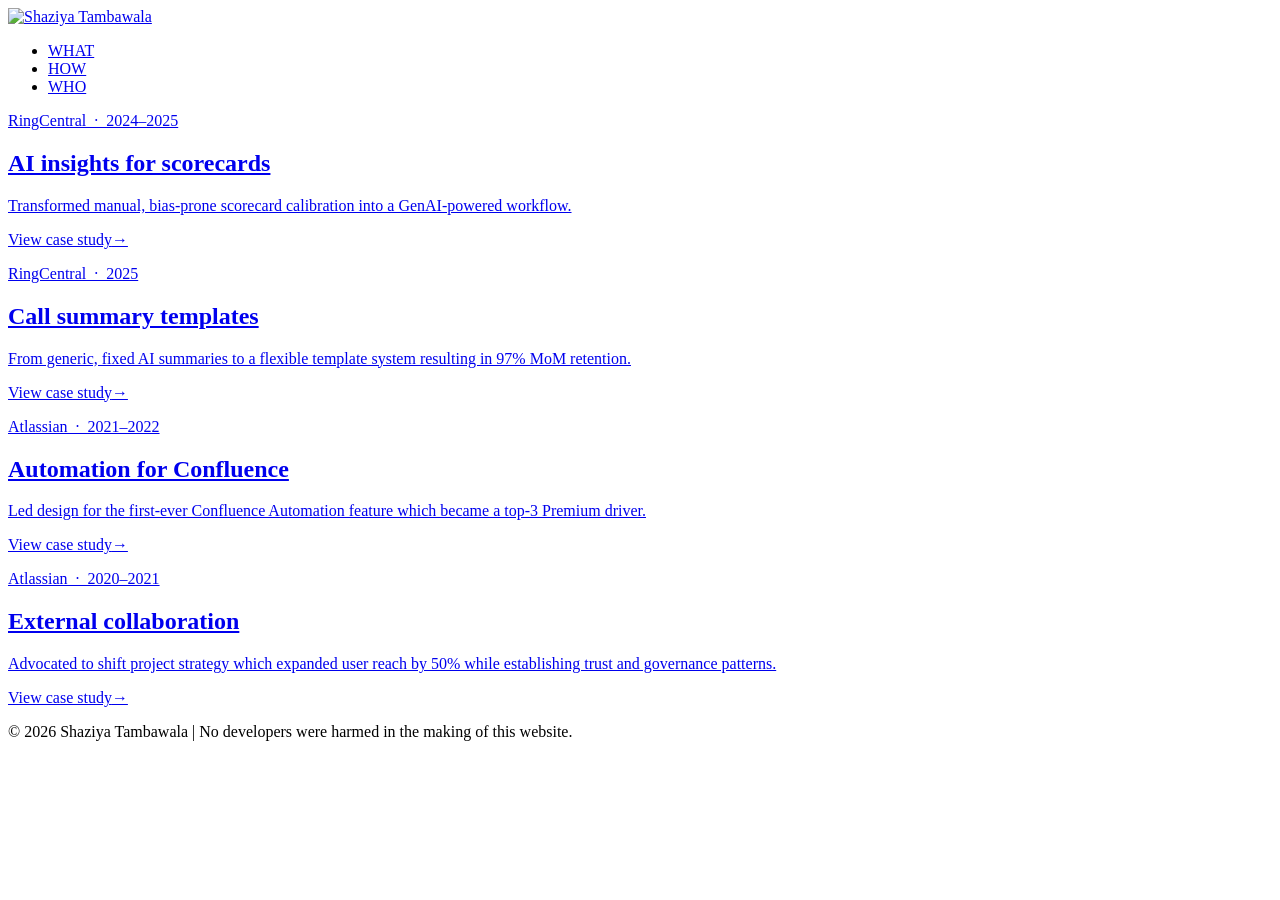
==== how.html @ 0233b6c7 "How: H1-style meta, new blurbs, 2:1 thumbs, accent pill CTA with expand arrow Made-with: Cursor" ====
<!DOCTYPE html>
<html lang="en">
<head>
  <meta charset="UTF-8" />
  <meta name="viewport" content="width=device-width, initial-scale=1.0" />
  <title>How — Shaziya Tambawala</title>
  <meta name="description" content="Case studies in GenAI design, platform UX, and enterprise collaboration." />
  <link rel="stylesheet" href="/portfolio/css/style.css" />
</head>
<body class="site-portfolio page-how">

  <nav>
    <div class="site-align">
      <a class="nav-logo" href="/portfolio/index.html">
        <img src="/portfolio/assets/logo.png" alt="Shaziya Tambawala" />
      </a>
      <ul class="nav-links">
        <li><a href="/portfolio/index.html">WHAT</a></li>
        <li><a href="/portfolio/how.html" class="active">HOW</a></li>
        <li><a href="/portfolio/who.html">WHO</a></li>
      </ul>
    </div>
  </nav>

  <main>
    <div class="container">

      <div class="project-grid">

        <a class="project-card" href="/portfolio/projects/ai-scorecards.html">
          <div class="project-card-thumb" aria-hidden="true"></div>
          <div class="project-card-main">
            <p class="project-meta">RingCentral &nbsp;·&nbsp; 2024–2025</p>
            <h2 class="project-title">AI insights for scorecards</h2>
            <p class="project-desc">Transformed manual, bias-prone scorecard calibration into a GenAI-powered workflow.</p>
            <span class="project-case-study"><span class="project-case-study-text">View case study</span><span class="project-case-study-arrow" aria-hidden="true">→</span></span>
          </div>
        </a>

        <a class="project-card" href="/portfolio/projects/call-summary-templates.html">
          <div class="project-card-thumb" aria-hidden="true"></div>
          <div class="project-card-main">
            <p class="project-meta">RingCentral &nbsp;·&nbsp; 2025</p>
            <h2 class="project-title">Call summary templates</h2>
            <p class="project-desc">From generic, fixed AI summaries to a flexible template system resulting in 97% MoM retention.</p>
            <span class="project-case-study"><span class="project-case-study-text">View case study</span><span class="project-case-study-arrow" aria-hidden="true">→</span></span>
          </div>
        </a>

        <a class="project-card" href="/portfolio/projects/automation-for-confluence.html">
          <div class="project-card-thumb" aria-hidden="true"></div>
          <div class="project-card-main">
            <p class="project-meta">Atlassian &nbsp;·&nbsp; 2021–2022</p>
            <h2 class="project-title">Automation for Confluence</h2>
            <p class="project-desc">Led design for the first-ever Confluence Automation feature which became a top-3 Premium driver.</p>
            <span class="project-case-study"><span class="project-case-study-text">View case study</span><span class="project-case-study-arrow" aria-hidden="true">→</span></span>
          </div>
        </a>

        <a class="project-card" href="/portfolio/projects/external-collaboration.html">
          <div class="project-card-thumb" aria-hidden="true"></div>
          <div class="project-card-main">
            <p class="project-meta">Atlassian &nbsp;·&nbsp; 2020–2021</p>
            <h2 class="project-title">External collaboration</h2>
            <p class="project-desc">Advocated to shift project strategy which expanded user reach by 50% while establishing trust and governance patterns.</p>
            <span class="project-case-study"><span class="project-case-study-text">View case study</span><span class="project-case-study-arrow" aria-hidden="true">→</span></span>
          </div>
        </a>

      </div>

    </div>
  </main>

  <footer>
    <div class="container">
      <p class="footer-copy">© 2026 Shaziya Tambawala | No developers were harmed in the making of this website.</p>
    </div>
  </footer>

</body>
</html>
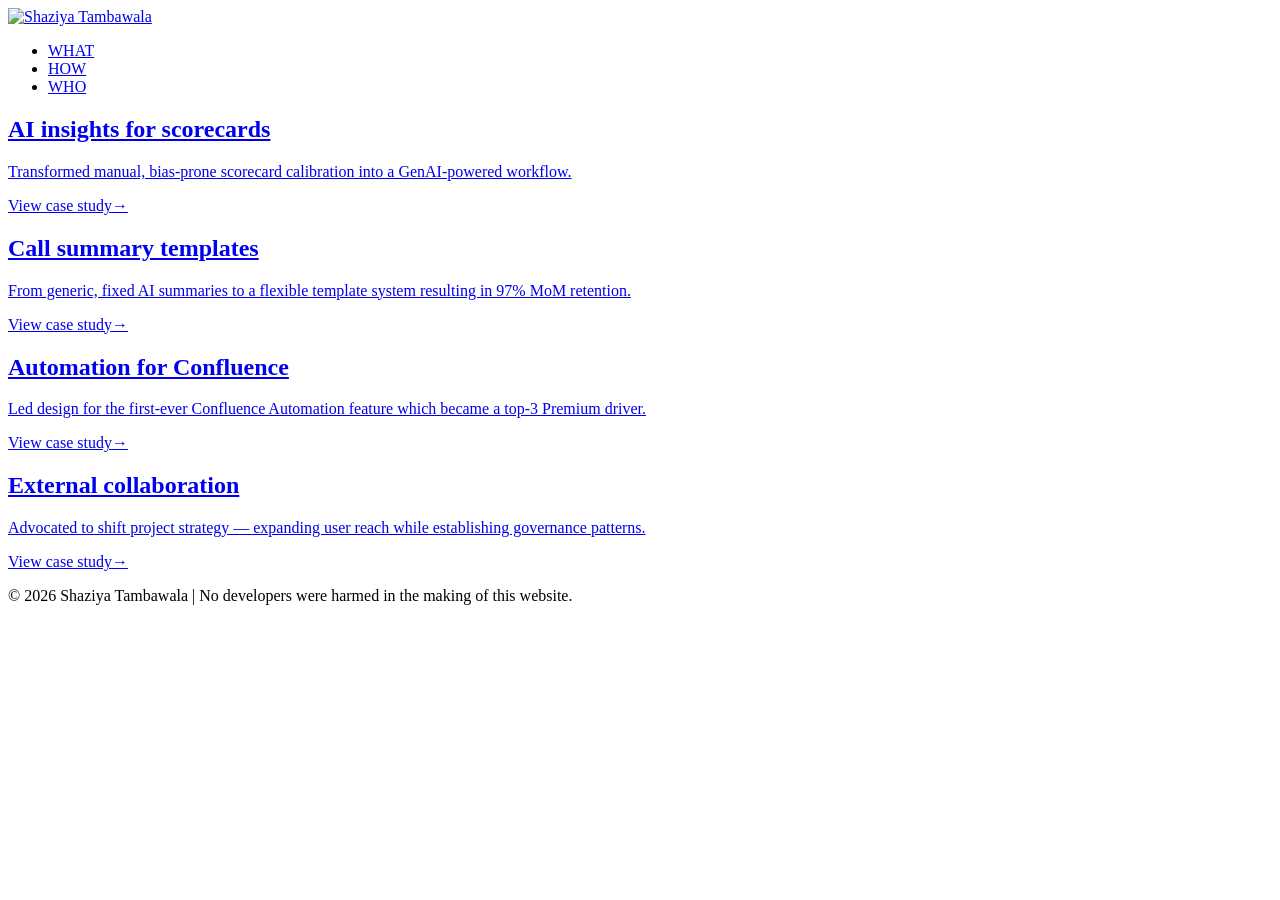
==== commit ff6bf6c0: "How: drop meta line, center row to thumb, 3:1 placeholder, external blurb Made-with: Cursor" ====
--- a/how.html
+++ b/how.html
@@ -30,7 +30,6 @@
         <a class="project-card" href="/portfolio/projects/ai-scorecards.html">
           <div class="project-card-thumb" aria-hidden="true"></div>
           <div class="project-card-main">
-            <p class="project-meta">RingCentral &nbsp;·&nbsp; 2024–2025</p>
             <h2 class="project-title">AI insights for scorecards</h2>
             <p class="project-desc">Transformed manual, bias-prone scorecard calibration into a GenAI-powered workflow.</p>
             <span class="project-case-study"><span class="project-case-study-text">View case study</span><span class="project-case-study-arrow" aria-hidden="true">→</span></span>
@@ -40,7 +39,6 @@
         <a class="project-card" href="/portfolio/projects/call-summary-templates.html">
           <div class="project-card-thumb" aria-hidden="true"></div>
           <div class="project-card-main">
-            <p class="project-meta">RingCentral &nbsp;·&nbsp; 2025</p>
             <h2 class="project-title">Call summary templates</h2>
             <p class="project-desc">From generic, fixed AI summaries to a flexible template system resulting in 97% MoM retention.</p>
             <span class="project-case-study"><span class="project-case-study-text">View case study</span><span class="project-case-study-arrow" aria-hidden="true">→</span></span>
@@ -50,7 +48,6 @@
         <a class="project-card" href="/portfolio/projects/automation-for-confluence.html">
           <div class="project-card-thumb" aria-hidden="true"></div>
           <div class="project-card-main">
-            <p class="project-meta">Atlassian &nbsp;·&nbsp; 2021–2022</p>
             <h2 class="project-title">Automation for Confluence</h2>
             <p class="project-desc">Led design for the first-ever Confluence Automation feature which became a top-3 Premium driver.</p>
             <span class="project-case-study"><span class="project-case-study-text">View case study</span><span class="project-case-study-arrow" aria-hidden="true">→</span></span>
@@ -60,9 +57,8 @@
         <a class="project-card" href="/portfolio/projects/external-collaboration.html">
           <div class="project-card-thumb" aria-hidden="true"></div>
           <div class="project-card-main">
-            <p class="project-meta">Atlassian &nbsp;·&nbsp; 2020–2021</p>
             <h2 class="project-title">External collaboration</h2>
-            <p class="project-desc">Advocated to shift project strategy which expanded user reach by 50% while establishing trust and governance patterns.</p>
+            <p class="project-desc">Advocated to shift project strategy — expanding user reach while establishing governance patterns.</p>
             <span class="project-case-study"><span class="project-case-study-text">View case study</span><span class="project-case-study-arrow" aria-hidden="true">→</span></span>
           </div>
         </a>
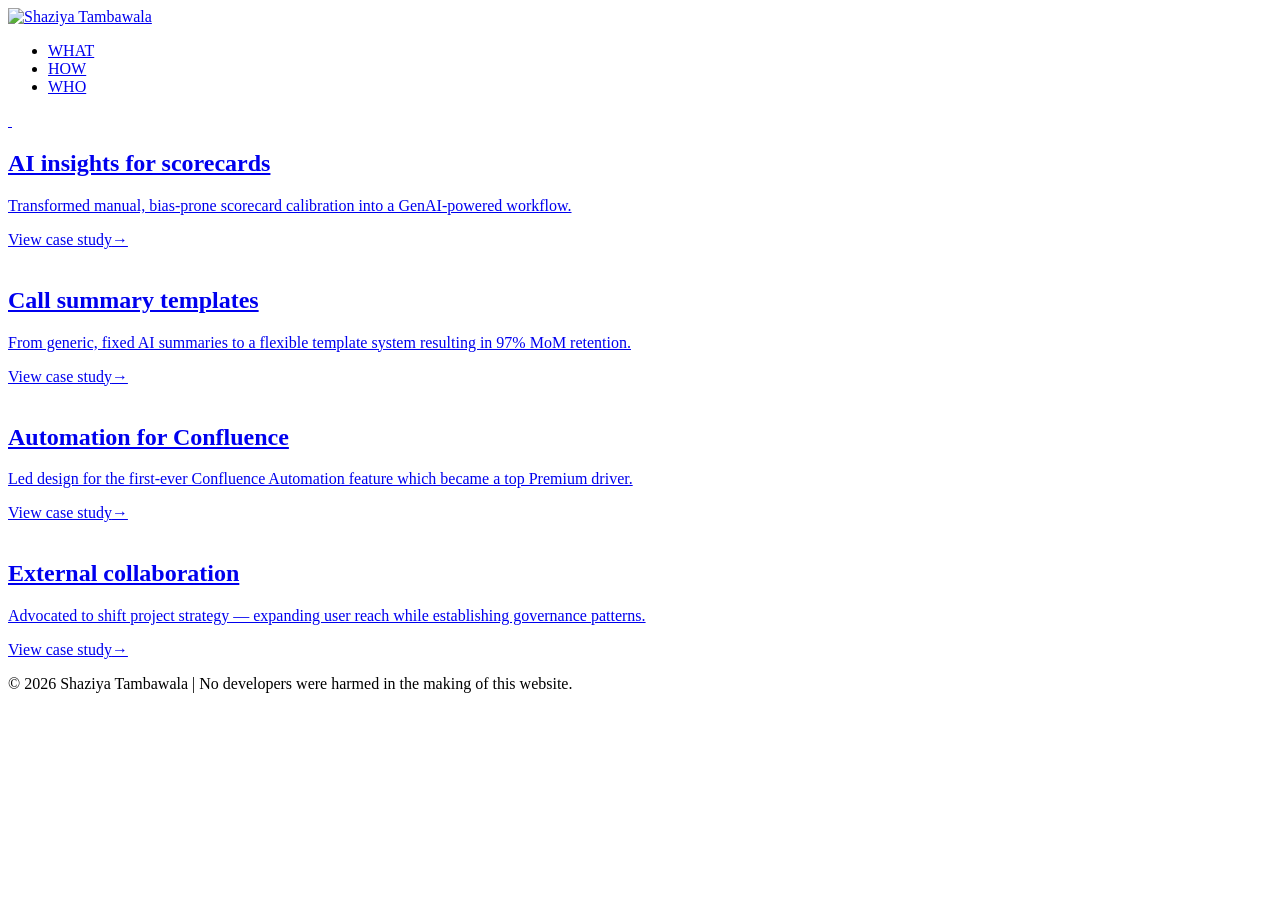
==== commit 94022835: "How: project thumbs + AI hover swap; top-3 → top; add case study images Made-with: Cursor" ====
--- a/how.html
+++ b/how.html
@@ -28,7 +28,10 @@
       <div class="project-grid">
 
         <a class="project-card" href="/portfolio/projects/ai-scorecards.html">
-          <div class="project-card-thumb" aria-hidden="true"></div>
+          <div class="project-card-thumb project-card-thumb--dual" aria-hidden="true">
+            <img class="project-thumb-base" src="/portfolio/assets/AIscorecardinsights.png" alt="" />
+            <img class="project-thumb-hover" src="/portfolio/assets/AIscorecardinsights-hover.png" alt="" />
+          </div>
           <div class="project-card-main">
             <h2 class="project-title">AI insights for scorecards</h2>
             <p class="project-desc">Transformed manual, bias-prone scorecard calibration into a GenAI-powered workflow.</p>
@@ -37,7 +40,9 @@
         </a>
 
         <a class="project-card" href="/portfolio/projects/call-summary-templates.html">
-          <div class="project-card-thumb" aria-hidden="true"></div>
+          <div class="project-card-thumb" aria-hidden="true">
+            <img src="/portfolio/assets/Callsummarytemplates.png" alt="" />
+          </div>
           <div class="project-card-main">
             <h2 class="project-title">Call summary templates</h2>
             <p class="project-desc">From generic, fixed AI summaries to a flexible template system resulting in 97% MoM retention.</p>
@@ -46,16 +51,20 @@
         </a>
 
         <a class="project-card" href="/portfolio/projects/automation-for-confluence.html">
-          <div class="project-card-thumb" aria-hidden="true"></div>
+          <div class="project-card-thumb" aria-hidden="true">
+            <img src="/portfolio/assets/Automationforconfluence.png" alt="" />
+          </div>
           <div class="project-card-main">
             <h2 class="project-title">Automation for Confluence</h2>
-            <p class="project-desc">Led design for the first-ever Confluence Automation feature which became a top-3 Premium driver.</p>
+            <p class="project-desc">Led design for the first-ever Confluence Automation feature which became a top Premium driver.</p>
             <span class="project-case-study"><span class="project-case-study-text">View case study</span><span class="project-case-study-arrow" aria-hidden="true">→</span></span>
           </div>
         </a>
 
         <a class="project-card" href="/portfolio/projects/external-collaboration.html">
-          <div class="project-card-thumb" aria-hidden="true"></div>
+          <div class="project-card-thumb" aria-hidden="true">
+            <img src="/portfolio/assets/Externalcollaboration.png" alt="" />
+          </div>
           <div class="project-card-main">
             <h2 class="project-title">External collaboration</h2>
             <p class="project-desc">Advocated to shift project strategy — expanding user reach while establishing governance patterns.</p>
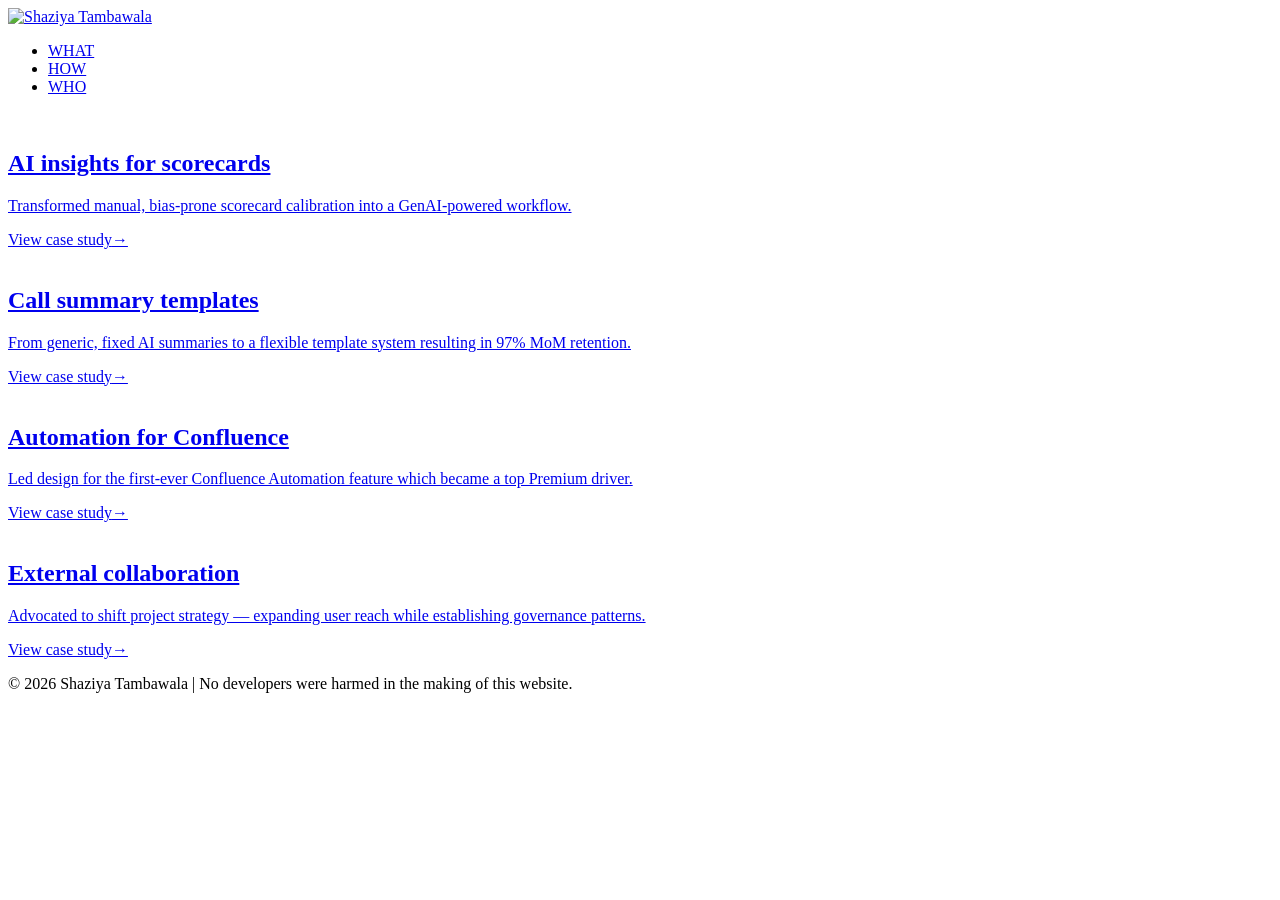
==== commit f25dddca: "How page: single thumb for AI card, -2deg hover rotation Made-with: Cursor" ====
--- a/how.html
+++ b/how.html
@@ -28,9 +28,8 @@
       <div class="project-grid">
 
         <a class="project-card" href="/portfolio/projects/ai-scorecards.html">
-          <div class="project-card-thumb project-card-thumb--dual" aria-hidden="true">
-            <img class="project-thumb-base" src="/portfolio/assets/AIscorecardinsights.png" alt="" />
-            <img class="project-thumb-hover" src="/portfolio/assets/AIscorecardinsights-hover.png" alt="" />
+          <div class="project-card-thumb" aria-hidden="true">
+            <img src="/portfolio/assets/AIscorecardinsights.png" alt="" />
           </div>
           <div class="project-card-main">
             <h2 class="project-title">AI insights for scorecards</h2>
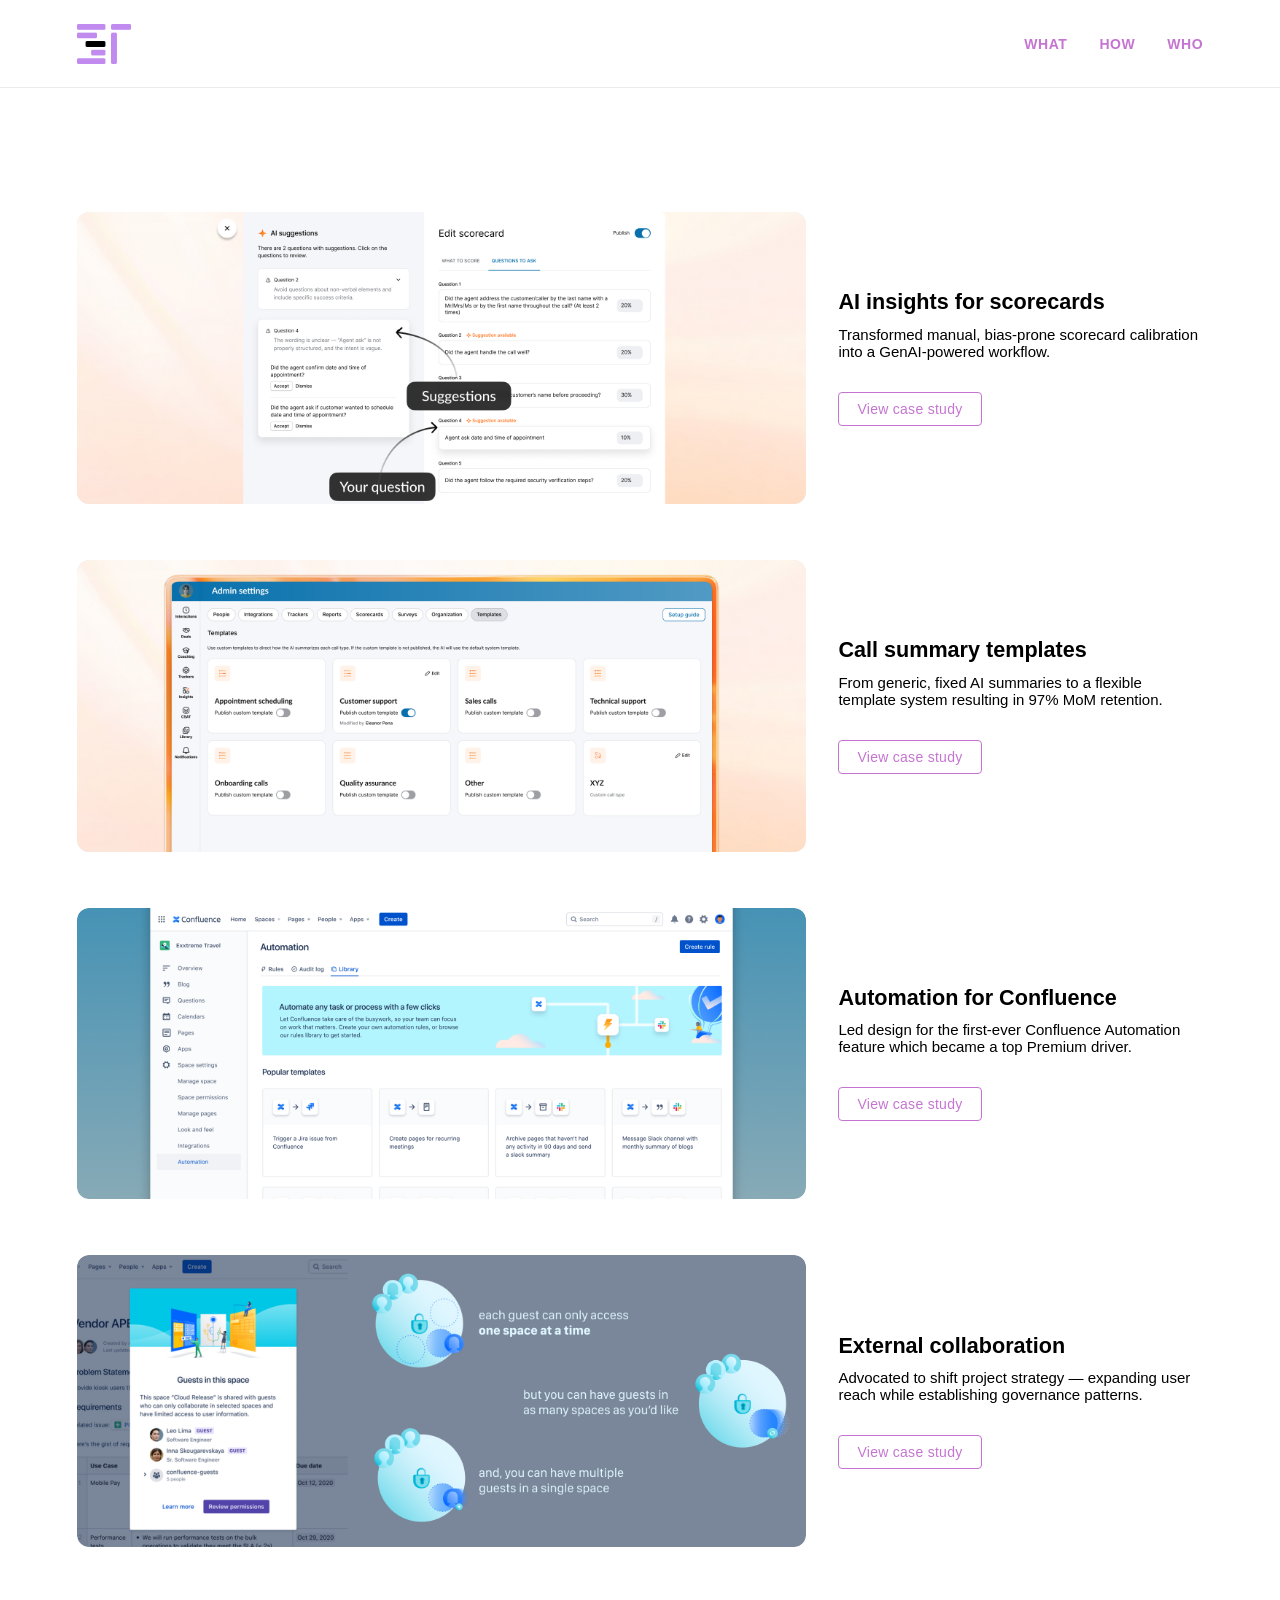
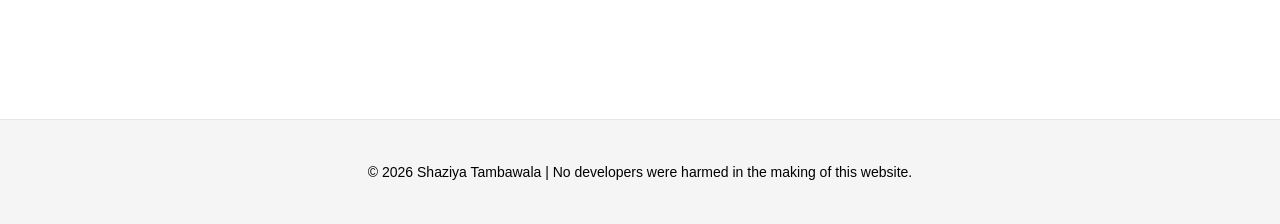
==== commit 2b833e17: "Remove /portfolio prefix from site paths. Switch stylesheet, favicon, navigation, project links, and" ====
--- a/how.html
+++ b/how.html
@@ -3,21 +3,22 @@
 <head>
   <meta charset="UTF-8" />
   <meta name="viewport" content="width=device-width, initial-scale=1.0" />
-  <title>How — Shaziya Tambawala</title>
+  <title>UX Case Studies — Shaziya Tambawala</title>
   <meta name="description" content="Case studies in GenAI design, platform UX, and enterprise collaboration." />
-  <link rel="stylesheet" href="/portfolio/css/style.css" />
+  <link rel="stylesheet" href="/css/style.css" />
+  <link rel="icon" href="/assets/logo.png" type="image/png" />
 </head>
 <body class="site-portfolio page-how">
 
   <nav>
     <div class="site-align">
-      <a class="nav-logo" href="/portfolio/index.html">
-        <img src="/portfolio/assets/logo.png" alt="Shaziya Tambawala" />
+      <a class="nav-logo" href="/index.html">
+        <img src="/assets/logo.png" alt="Shaziya Tambawala" />
       </a>
       <ul class="nav-links">
-        <li><a href="/portfolio/index.html">WHAT</a></li>
-        <li><a href="/portfolio/how.html" class="active">HOW</a></li>
-        <li><a href="/portfolio/who.html">WHO</a></li>
+        <li><a href="/index.html">WHAT</a></li>
+        <li><a href="/how.html" class="active">HOW</a></li>
+        <li><a href="/who.html">WHO</a></li>
       </ul>
     </div>
   </nav>
@@ -27,9 +28,9 @@
 
       <div class="project-grid">
 
-        <a class="project-card" href="/portfolio/projects/ai-scorecards.html">
+        <a class="project-card" href="/projects/ai-scorecards.html">
           <div class="project-card-thumb" aria-hidden="true">
-            <img src="/portfolio/assets/AIscorecardinsights.png" alt="" />
+            <img src="/assets/AIscorecardinsights.png" alt="" />
           </div>
           <div class="project-card-main">
             <h2 class="project-title">AI insights for scorecards</h2>
@@ -38,9 +39,9 @@
           </div>
         </a>
 
-        <a class="project-card" href="/portfolio/projects/call-summary-templates.html">
+        <a class="project-card" href="/projects/call-summary-templates.html">
           <div class="project-card-thumb" aria-hidden="true">
-            <img src="/portfolio/assets/Callsummarytemplates.png" alt="" />
+            <img src="/assets/Callsummarytemplates.png" alt="" />
           </div>
           <div class="project-card-main">
             <h2 class="project-title">Call summary templates</h2>
@@ -49,9 +50,9 @@
           </div>
         </a>
 
-        <a class="project-card" href="/portfolio/projects/automation-for-confluence.html">
+        <a class="project-card" href="/projects/automation-for-confluence.html">
           <div class="project-card-thumb" aria-hidden="true">
-            <img src="/portfolio/assets/Automationforconfluence.png" alt="" />
+            <img src="/assets/Automationforconfluence.png" alt="" />
           </div>
           <div class="project-card-main">
             <h2 class="project-title">Automation for Confluence</h2>
@@ -60,9 +61,9 @@
           </div>
         </a>
 
-        <a class="project-card" href="/portfolio/projects/external-collaboration.html">
+        <a class="project-card" href="/projects/external-collaboration.html">
           <div class="project-card-thumb" aria-hidden="true">
-            <img src="/portfolio/assets/Externalcollaboration.png" alt="" />
+            <img src="/assets/Externalcollaboration.png" alt="" />
           </div>
           <div class="project-card-main">
             <h2 class="project-title">External collaboration</h2>
--- a/css/style.css
+++ b/css/style.css
@@ -0,0 +1,1264 @@
+@import url('https://fonts.googleapis.com/css2?family=Instrument+Serif:ital@0;1&family=Geist:wght@300;400;500&display=swap');
+
+/* ─── Reset ─── */
+*, *::before, *::after { box-sizing: border-box; margin: 0; padding: 0; }
+html { scroll-behavior: smooth; }
+
+/* ─── Tokens ─── */
+:root {
+  --font-serif: 'Instrument Serif', Georgia, serif;
+  --font-sans: 'Geist', system-ui, sans-serif;
+  --color-ink: #1a1916;
+  --color-ink-2: #4a4945;
+  --color-ink-3: #8a8880;
+  --color-paper: #faf9f7;
+  --color-surface: #f1efe8;
+  --color-border: rgba(26,25,22,0.12);
+  --color-border-strong: rgba(26,25,22,0.25);
+  --color-accent: #1a1916;
+  --max-w: 760px;
+  --nav-h: 64px;
+}
+
+/* ─── Base ─── */
+body {
+  font-family: var(--font-sans);
+  font-size: 17px;
+  line-height: 1.75;
+  color: var(--color-ink);
+  background: var(--color-paper);
+  -webkit-font-smoothing: antialiased;
+  font-weight: 300;
+}
+
+a { color: inherit; text-decoration: none; }
+img { display: block; max-width: 100%; }
+
+/* ─── Nav ─── */
+nav {
+  position: fixed;
+  top: 0; left: 0; right: 0;
+  height: var(--nav-h);
+  display: flex;
+  align-items: center;
+  justify-content: space-between;
+  padding: 0 2rem;
+  background: var(--color-paper);
+  border-bottom: 0.5px solid var(--color-border);
+  z-index: 100;
+}
+
+.nav-logo img { height: 28px; width: auto; }
+
+.nav-links {
+  display: flex;
+  gap: 2rem;
+  list-style: none;
+}
+
+.nav-links a {
+  font-size: 13px;
+  font-weight: 400;
+  letter-spacing: 0.02em;
+  text-transform: none;
+  color: var(--color-ink-3);
+  transition: color 0.2s;
+}
+
+.nav-links a:hover,
+.nav-links a.active { color: var(--color-ink); }
+
+/* ─── Layout ─── */
+main { padding-top: var(--nav-h); }
+
+.container {
+  max-width: var(--max-w);
+  margin: 0 auto;
+  padding: 0 2rem;
+}
+
+/* ─── Page header ─── */
+.page-header {
+  padding: 5rem 0 3rem;
+  border-bottom: 0.5px solid var(--color-border);
+  margin-bottom: 4rem;
+}
+
+.page-header .eyebrow {
+  font-size: 12px;
+  font-weight: 400;
+  letter-spacing: 0.04em;
+  text-transform: none;
+  color: var(--color-ink-3);
+  margin-bottom: 1rem;
+}
+
+.page-header h1 {
+  font-family: var(--font-serif);
+  font-size: clamp(3rem, 6vw, 4.5rem);
+  font-weight: 400;
+  line-height: 1.05;
+  color: var(--color-ink);
+}
+
+/* ─── Section headings ─── */
+h2 {
+  font-family: var(--font-serif);
+  font-size: 1.75rem;
+  font-weight: 400;
+  color: var(--color-ink);
+  margin-bottom: 1rem;
+  line-height: 1.2;
+}
+
+h3 {
+  font-size: 15px;
+  font-weight: 400;
+  color: var(--color-ink);
+  margin-bottom: 0.4rem;
+  letter-spacing: 0.01em;
+}
+
+p { color: var(--color-ink-2); margin-bottom: 1rem; font-weight: 300; }
+p:last-child { margin-bottom: 0; }
+
+/* ─── Divider ─── */
+hr {
+  border: none;
+  border-top: 0.5px solid var(--color-border);
+  margin: 3rem 0;
+}
+
+/* ─── Buttons ─── */
+.btn {
+  display: inline-flex;
+  align-items: center;
+  gap: 6px;
+  font-family: var(--font-sans);
+  font-size: 13px;
+  font-weight: 400;
+  letter-spacing: 0.01em;
+  text-transform: none;
+  padding: 10px 20px;
+  border: 0.5px solid var(--color-border-strong);
+  border-radius: 40px;
+  color: var(--color-ink);
+  background: transparent;
+  cursor: pointer;
+  transition: all 0.2s;
+  text-decoration: none;
+}
+
+.btn:hover {
+  background: var(--color-ink);
+  color: var(--color-paper);
+  border-color: var(--color-ink);
+}
+
+.btn-primary {
+  background: var(--color-ink);
+  color: var(--color-paper);
+}
+
+.btn-primary:hover {
+  background: var(--color-ink-2);
+}
+
+/* ─── Tags ─── */
+.tag-row {
+  display: flex;
+  flex-wrap: wrap;
+  gap: 6px;
+  margin-top: 1.5rem;
+}
+
+.tag {
+  font-size: 12px;
+  font-weight: 300;
+  letter-spacing: 0.01em;
+  text-transform: none;
+  padding: 4px 12px;
+  border: 0.5px solid var(--color-border-strong);
+  border-radius: 20px;
+  color: var(--color-ink-3);
+}
+
+/* ─── Stat cards ─── */
+.stat-grid {
+  display: grid;
+  grid-template-columns: repeat(auto-fit, minmax(150px, 1fr));
+  gap: 12px;
+  margin: 2rem 0;
+}
+
+.stat-card {
+  background: var(--color-surface);
+  border-radius: 12px;
+  padding: 1.25rem;
+}
+
+.stat-num {
+  font-family: var(--font-serif);
+  font-size: 2.2rem;
+  font-weight: 400;
+  color: var(--color-ink);
+  line-height: 1;
+  margin-bottom: 6px;
+}
+
+.stat-label {
+  font-size: 12px;
+  color: var(--color-ink-3);
+  line-height: 1.4;
+}
+
+/* ─── Numbered steps ─── */
+.steps { list-style: none; display: flex; flex-direction: column; gap: 1rem; }
+
+.step {
+  display: flex;
+  gap: 1rem;
+  align-items: flex-start;
+}
+
+.step-num {
+  flex-shrink: 0;
+  width: 26px;
+  height: 26px;
+  border-radius: 50%;
+  border: 0.5px solid var(--color-border-strong);
+  display: flex;
+  align-items: center;
+  justify-content: center;
+  font-size: 11px;
+  font-weight: 500;
+  color: var(--color-ink-3);
+  margin-top: 2px;
+}
+
+.step-body h3 { margin-bottom: 2px; }
+.step-body p { font-size: 14px; margin: 0; }
+
+/* ─── Lead / pull quote ─── */
+.lead {
+  font-size: 1.05rem;
+  line-height: 1.7;
+  color: var(--color-ink-2);
+  padding-left: 1.25rem;
+  border-left: 2px solid var(--color-border-strong);
+  margin-bottom: 2.5rem;
+}
+
+/* ─── Section spacing ─── */
+.section { margin-bottom: 3rem; }
+
+/* ─── HOW index — project cards ─── */
+.project-grid {
+  display: flex;
+  flex-direction: column;
+  gap: 0;
+}
+
+.project-card {
+  display: grid;
+  grid-template-columns: 1fr 200px;
+  gap: 2rem;
+  align-items: center;
+  padding: 2.5rem 0;
+  border-bottom: 0.5px solid var(--color-border);
+  text-decoration: none;
+  color: inherit;
+  transition: opacity 0.2s;
+}
+
+.project-card:hover { opacity: 0.7; }
+
+.project-card:first-child { border-top: 0.5px solid var(--color-border); }
+
+.project-meta { font-size: 12px; text-transform: none; letter-spacing: 0.01em; color: var(--color-ink-3); margin-bottom: 0.5rem; font-weight: 300; }
+.project-title { font-family: var(--font-serif); font-size: 1.9rem; font-weight: 400; margin-bottom: 0.75rem; line-height: 1.1; }
+.project-desc { font-size: 15px; color: var(--color-ink-2); line-height: 1.65; font-weight: 300; }
+.project-arrow { font-size: 1.5rem; color: var(--color-ink-3); text-align: right; transition: transform 0.2s; }
+.project-card:hover .project-arrow { transform: translateX(4px); }
+
+/* ─── Case study nav ─── */
+.cs-back {
+  display: inline-flex;
+  align-items: center;
+  gap: 6px;
+  font-size: 13px;
+  font-weight: 400;
+  letter-spacing: 0.01em;
+  text-transform: none;
+  color: var(--color-ink-3);
+  margin-bottom: 3rem;
+  transition: color 0.2s;
+}
+
+.cs-back:hover { color: var(--color-ink); }
+
+.cs-meta-bar {
+  display: flex;
+  gap: 2.5rem;
+  flex-wrap: wrap;
+  padding: 1.5rem 0;
+  border-top: 0.5px solid var(--color-border);
+  border-bottom: 0.5px solid var(--color-border);
+  margin-bottom: 3rem;
+}
+
+.cs-meta-item { display: flex; flex-direction: column; gap: 3px; }
+.cs-meta-label { font-size: 11px; text-transform: none; letter-spacing: 0.02em; color: var(--color-ink-3); font-weight: 400; }
+.cs-meta-value { font-size: 14px; color: var(--color-ink); font-weight: 300; }
+
+/* ─── WHO page ─── */
+.who-intro {
+  padding: 5rem 0 4rem;
+}
+
+.who-intro h1 {
+  font-family: var(--font-serif);
+  font-size: clamp(2.5rem, 5vw, 4rem);
+  font-weight: 400;
+  line-height: 1.1;
+  margin-bottom: 1.5rem;
+}
+
+.who-intro .subtitle {
+  font-size: 13px;
+  text-transform: none;
+  letter-spacing: 0.01em;
+  color: var(--color-ink-3);
+  margin-bottom: 2rem;
+  font-weight: 300;
+}
+
+.who-links {
+  display: flex;
+  gap: 12px;
+  flex-wrap: wrap;
+  margin-top: 2rem;
+}
+
+.superpowers {
+  display: grid;
+  grid-template-columns: repeat(auto-fit, minmax(200px, 1fr));
+  gap: 2rem;
+  margin: 3rem 0;
+}
+
+.superpower h3 { font-family: var(--font-serif); font-size: 1.1rem; font-weight: 400; font-style: italic; margin-bottom: 0.5rem; }
+.superpower p { font-size: 14px; }
+
+.experience-list { display: flex; flex-direction: column; gap: 1.5rem; margin: 2rem 0; }
+.exp-item { display: flex; gap: 1.5rem; align-items: flex-start; padding-bottom: 1.5rem; border-bottom: 0.5px solid var(--color-border); }
+.exp-item:last-child { border-bottom: none; }
+.exp-logo { width: 40px; height: 40px; object-fit: contain; flex-shrink: 0; margin-top: 2px; }
+.exp-body h3 { margin-bottom: 2px; }
+.exp-body p { font-size: 14px; margin: 0; }
+
+/* ─── Footer ─── */
+footer {
+  padding: 3rem 0;
+  border-top: 0.5px solid var(--color-border);
+  margin-top: 6rem;
+}
+
+footer .container {
+  display: flex;
+  justify-content: space-between;
+  align-items: center;
+  flex-wrap: wrap;
+  gap: 1rem;
+}
+
+.footer-copy { font-size: 12px; color: var(--color-ink-3); font-style: italic; }
+
+/* ─── Responsive ─── */
+@media (max-width: 600px) {
+  nav { padding: 0 1.25rem; }
+  .container { padding: 0 1.25rem; }
+
+  .project-card {
+    grid-template-columns: 1fr;
+    gap: 0.75rem;
+  }
+  .project-arrow { text-align: left; }
+
+  body.page-how .project-card {
+    grid-template-columns: 1fr;
+  }
+
+  .cs-meta-bar { gap: 1.25rem; }
+
+  footer .container { flex-direction: column; align-items: flex-start; }
+}
+
+/* ═══ Site portfolio (all pages) — Avenir, white, taller nav, aligned shell ═══ */
+body.site-portfolio {
+  --font-avenir: "Avenir Next", "Avenir", -apple-system, BlinkMacSystemFont, "Segoe UI", Roboto, "Helvetica Neue", Arial, sans-serif;
+  --site-accent: hsl(292, 50%, 64%);
+  --site-max: 1280px;
+  --site-pad-x: clamp(1.25rem, 6vw, 5.5rem);
+  --site-edge-spacing: clamp(3rem, 8vw, 6rem);
+  --nav-h: 88px;
+  --font-weight-regular: 400;
+  --font-weight-demi: 600;
+  font-family: var(--font-avenir);
+  background: #ffffff;
+  color: #000000;
+  font-weight: var(--font-weight-regular);
+  line-height: normal;
+}
+
+body.site-portfolio nav {
+  background: #ffffff;
+  border-bottom: 0.5px solid rgba(0, 0, 0, 0.08);
+  padding: 0;
+  height: var(--nav-h);
+  display: block;
+}
+
+/* Width + horizontal padding only (main, footer text, etc.) */
+body.site-portfolio .site-shell {
+  max-width: var(--site-max);
+  margin-left: auto;
+  margin-right: auto;
+  padding-left: var(--site-pad-x);
+  padding-right: var(--site-pad-x);
+}
+
+/* Nav row: logo left, links right */
+body.site-portfolio nav .site-align {
+  max-width: var(--site-max);
+  margin-left: auto;
+  margin-right: auto;
+  padding-left: var(--site-pad-x);
+  padding-right: var(--site-pad-x);
+  display: flex;
+  align-items: center;
+  justify-content: space-between;
+  width: 100%;
+  height: 100%;
+  min-height: var(--nav-h);
+}
+
+body.site-portfolio .nav-logo {
+  flex-shrink: 0;
+  margin-right: auto;
+}
+
+body.site-portfolio .nav-links {
+  margin-left: auto;
+}
+
+body.site-portfolio .nav-logo img {
+  height: 40px;
+  width: auto;
+}
+
+body.site-portfolio .nav-links a {
+  font-family: var(--font-avenir);
+  font-size: 14px;
+  font-weight: var(--font-weight-demi);
+  letter-spacing: 0.04em;
+  text-transform: uppercase;
+  color: var(--site-accent);
+  text-decoration: none;
+}
+
+body.site-portfolio .nav-links a:hover {
+  text-decoration: underline;
+}
+
+body.site-portfolio .nav-links a.active {
+  color: var(--site-accent);
+}
+
+body.site-portfolio main {
+  padding-top: var(--nav-h);
+  background: #ffffff;
+}
+
+body.site-portfolio .container {
+  max-width: var(--site-max);
+  padding-left: var(--site-pad-x);
+  padding-right: var(--site-pad-x);
+}
+
+body.site-portfolio .page-header {
+  padding: 2.5rem 0 1.75rem;
+  margin-bottom: 2rem;
+}
+
+body.site-portfolio .project-card {
+  padding: 1.75rem 0;
+}
+
+body.site-portfolio hr {
+  margin: 2rem 0;
+}
+
+body.site-portfolio footer {
+  margin-top: var(--site-edge-spacing);
+  padding: 2.75rem 0;
+  border-top: 0.5px solid rgba(0, 0, 0, 0.06);
+  background: rgb(245, 245, 245);
+  display: flex;
+  align-items: center;
+  justify-content: center;
+  box-sizing: border-box;
+}
+
+body.site-portfolio footer .container,
+body.site-portfolio footer .site-shell {
+  display: block;
+  text-align: center;
+  max-width: var(--site-max);
+  margin: 0 auto;
+  padding-left: var(--site-pad-x);
+  padding-right: var(--site-pad-x);
+  width: 100%;
+  box-sizing: border-box;
+}
+
+body.site-portfolio .footer-copy,
+body.site-portfolio .site-footer-copy {
+  font-family: var(--font-avenir);
+  font-size: 14px;
+  font-style: normal;
+  font-weight: var(--font-weight-regular);
+  color: #000000;
+  text-align: center;
+}
+
+body.site-portfolio p {
+  font-weight: var(--font-weight-regular);
+}
+
+/* Who page */
+body.site-portfolio .who-page {
+  display: flex;
+  flex-direction: column;
+  gap: clamp(2.5rem, 5vw, 4rem);
+  padding-bottom: 3rem;
+}
+
+body.site-portfolio .who-block {
+  margin-bottom: 0;
+}
+
+body.site-portfolio .who-block:first-child {
+  padding-top: var(--site-edge-spacing);
+}
+
+body.site-portfolio .who-section-title {
+  font-family: var(--font-avenir);
+  font-size: 1.35rem;
+  font-weight: var(--font-weight-demi);
+  color: var(--color-ink);
+  margin: 0 0 1rem;
+  line-height: normal;
+}
+
+body.site-portfolio .who-prose-text {
+  font-size: 1.05rem;
+  line-height: normal;
+  color: var(--color-ink-2);
+}
+
+body.site-portfolio .who-prose-text p {
+  margin: 0 0 1.25rem;
+}
+
+body.site-portfolio .who-prose-text p:last-child {
+  margin-bottom: 0;
+}
+
+body.site-portfolio .who-quote {
+  font-weight: var(--font-weight-demi);
+  font-style: normal;
+  color: var(--color-ink-2);
+}
+
+body.site-portfolio .who-medium {
+  font-weight: 500;
+}
+
+body.site-portfolio .who-links {
+  display: flex;
+  flex-wrap: wrap;
+  gap: 0.5rem 0.65rem;
+  margin-top: 0.5rem;
+}
+
+/* Match WHAT hero (home-hero-grid): 7fr copy | 5fr visual, vertically centered */
+body.site-portfolio .who-designer-grid {
+  display: grid;
+  grid-template-columns: minmax(0, 7fr) minmax(0, 5fr);
+  gap: clamp(1.25rem, 3vw, 2.5rem);
+  align-items: center;
+  width: 100%;
+}
+
+body.site-portfolio .who-designer-copy {
+  text-align: left;
+}
+
+body.site-portfolio .who-designer-copy .who-links {
+  justify-content: flex-start;
+}
+
+body.site-portfolio .who-fth-grid {
+  display: grid;
+  grid-template-columns: 1fr 4fr;
+  gap: clamp(1.25rem, 3vw, 2.5rem);
+  align-items: start;
+}
+
+body.site-portfolio .who-designer-visual {
+  width: 100%;
+  max-width: 702px;
+  margin-left: auto;
+  margin-right: auto;
+  display: flex;
+  align-items: center;
+  justify-content: center;
+  min-height: 0;
+}
+
+body.site-portfolio .who-designer-visual img {
+  width: 100%;
+  height: auto;
+  display: block;
+  transform: scale(0.75);
+  transform-origin: center center;
+}
+
+body.site-portfolio .who-fth-visual img,
+body.site-portfolio .who-speaker-visual img {
+  width: 100%;
+  height: auto;
+  display: block;
+}
+
+body.site-portfolio .who-speaker-visual {
+  margin-bottom: clamp(1rem, 2.5vw, 1.35rem);
+}
+
+body.site-portfolio .who-talk-heading {
+  margin: 0 0 0.75rem;
+  font-size: 1.1rem;
+  line-height: normal;
+  font-weight: var(--font-weight-regular);
+}
+
+body.site-portfolio a.who-talk-title {
+  font-family: var(--font-avenir);
+  font-weight: var(--font-weight-demi);
+  font-size: 1.1rem;
+  color: hsl(292, 50%, 64%);
+  text-decoration: none;
+}
+
+body.site-portfolio a.who-talk-title:hover {
+  color: hsl(292, 50%, 54%);
+  text-decoration: underline;
+  text-underline-offset: 2px;
+}
+
+body.site-portfolio .who-speaker-cols {
+  display: grid;
+  grid-template-columns: repeat(2, minmax(0, 1fr));
+  gap: clamp(1.25rem, 3vw, 2.5rem);
+  margin-bottom: 0;
+}
+
+body.site-portfolio .who-speaker .who-section-title {
+  margin-top: 0;
+  margin-bottom: clamp(1rem, 2.5vw, 1.25rem);
+  text-align: left;
+}
+
+@media (max-width: 840px) {
+  body.site-portfolio .who-designer-grid,
+  body.site-portfolio .who-fth-grid,
+  body.site-portfolio .who-speaker-cols {
+    grid-template-columns: 1fr;
+  }
+}
+
+body.site-portfolio .page-header h1 {
+  font-family: var(--font-avenir);
+  font-weight: var(--font-weight-demi);
+}
+
+body.site-portfolio .project-title {
+  font-family: var(--font-avenir);
+  font-weight: var(--font-weight-demi);
+}
+
+/* How page — project list (body.page-how) */
+body.page-how main > .container {
+  padding-top: var(--site-edge-spacing);
+  padding-bottom: 3rem;
+  color: #000000;
+}
+
+body.page-how .project-card {
+  display: grid;
+  grid-template-columns: minmax(0, 2fr) minmax(0, 1fr);
+  gap: clamp(1.25rem, 3vw, 2rem);
+  align-items: center;
+  padding: 1.75rem 0;
+  border: none;
+  text-decoration: none;
+  color: #000000;
+  transition: background-color 0.15s ease;
+}
+
+body.page-how .project-card:hover {
+  opacity: 1;
+}
+
+body.page-how .project-card-thumb {
+  position: relative;
+  aspect-ratio: 2 / 0.8;
+  width: 100%;
+  min-width: 0;
+  border-radius: 12px;
+  overflow: hidden;
+  background: #ececec;
+  border: none;
+  transform: rotate(0deg);
+  transition: transform 0.3s ease, box-shadow 0.3s ease;
+  box-shadow: none;
+}
+
+body.page-how .project-card:hover .project-card-thumb {
+  overflow: visible;
+  transform: rotate(-2deg);
+  box-shadow: 0 10px 20px -10px rgba(0, 0, 0, 0.2);
+  z-index: 1;
+}
+
+body.page-how .project-card-thumb > img {
+  position: absolute;
+  inset: 0;
+  width: 100%;
+  height: 100%;
+  object-fit: cover;
+  border-radius: 12px;
+}
+
+body.page-how .project-card-main {
+  min-width: 0;
+}
+
+body.page-how .project-title {
+  color: #000000;
+  font-size: max(10px, 1.35rem);
+  margin: 0 0 0.75rem;
+}
+
+body.page-how .project-desc {
+  color: #000000;
+  font-size: max(10px, 15px);
+  line-height: normal;
+  font-weight: var(--font-weight-regular);
+  margin: 0;
+}
+
+/* Match WHAT .home-pill-btn; width grows on row hover as arrow reveals */
+body.page-how .project-case-study {
+  display: inline-flex;
+  align-items: center;
+  justify-content: center;
+  gap: 0;
+  margin-top: 2rem;
+  padding: 8px 18px;
+  border: 1px solid var(--site-accent);
+  border-radius: 4px;
+  font-family: var(--font-avenir);
+  font-size: max(10px, 14px);
+  font-weight: var(--font-weight-regular);
+  line-height: normal;
+  letter-spacing: 0.02em;
+  color: var(--site-accent);
+  background: transparent;
+  transition: background-color 0.2s ease, color 0.2s ease, border-color 0.2s ease, gap 0.22s ease;
+}
+
+body.page-how .project-card:hover .project-case-study {
+  background: var(--site-accent);
+  color: #ffffff;
+  border-color: var(--site-accent);
+  gap: 0.4rem;
+}
+
+body.page-how .project-case-study-arrow {
+  display: inline-block;
+  max-width: 0;
+  overflow: hidden;
+  opacity: 0;
+  white-space: nowrap;
+  transition: max-width 0.22s ease, opacity 0.2s ease;
+}
+
+body.page-how .project-card:hover .project-case-study-arrow {
+  max-width: 1.5em;
+  opacity: 1;
+}
+
+body.site-portfolio h2 {
+  font-family: var(--font-avenir);
+}
+
+/* ═══ Case study pages (projects) ═══ */
+body.page-case-study {
+  color: #000000;
+  /* Article width: roomier than 720px, in line with Medium-style long-form (e.g. medium.com/designing-atlassian/...) */
+  --cs-content-max: 900px;
+}
+
+body.page-case-study main > .container {
+  font-family: var(--font-avenir);
+  max-width: min(var(--cs-content-max), 100%);
+  margin-left: auto;
+  margin-right: auto;
+}
+
+body.page-case-study main {
+  font-size: 16px;
+}
+
+body.page-case-study main p,
+body.page-case-study main li {
+  font-family: var(--font-avenir);
+  font-size: max(12px, 1em);
+  font-weight: var(--font-weight-regular);
+  color: #000000;
+}
+
+body.page-case-study .lead {
+  font-family: var(--font-avenir);
+  font-size: max(12px, 1.05em);
+  font-weight: var(--font-weight-regular);
+  color: #000000;
+}
+
+body.page-case-study main a:not(.home-pill-btn):not(.cs-all-projects-link) {
+  color: var(--site-accent);
+  text-decoration: none;
+}
+
+body.page-case-study main a:not(.home-pill-btn):not(.cs-all-projects-link):hover {
+  text-decoration: underline;
+  text-underline-offset: 2px;
+}
+
+body.page-case-study a.cs-all-projects-link {
+  display: inline-flex;
+  align-items: center;
+  gap: 0.25em;
+  font-family: var(--font-avenir);
+  font-size: max(12px, 14px);
+  font-weight: var(--font-weight-regular);
+  line-height: normal;
+  letter-spacing: 0.02em;
+  color: var(--site-accent);
+  text-decoration: none;
+}
+
+body.page-case-study a.cs-all-projects-link:hover {
+  text-decoration: underline;
+  text-underline-offset: 2px;
+}
+
+body.page-case-study main > .container > a.cs-all-projects-link:first-child {
+  margin-top: 5rem;
+  margin-bottom: 2rem;
+}
+
+body.page-case-study .cs-hero-title {
+  font-family: var(--font-avenir);
+  font-size: clamp(2rem, 4vw, 3rem);
+  font-weight: var(--font-weight-demi);
+  line-height: 1.1;
+  color: #000000;
+  margin: 0 0 2.5rem;
+}
+
+body.page-case-study .cs-hero-image {
+  width: 100%;
+  margin: 0 0 4rem;
+  border-radius: 12px;
+  overflow: hidden;
+}
+
+body.page-case-study .cs-hero-image img {
+  width: 100%;
+  aspect-ratio: 2 / 0.8;
+  height: auto;
+  object-fit: cover;
+  display: block;
+  border-radius: 12px;
+}
+
+body.page-case-study .cs-section-figure {
+  margin: 1.25rem 0 1.75rem;
+  border-radius: 12px;
+  overflow: hidden;
+}
+
+body.page-case-study .cs-section-figure img {
+  width: 100%;
+  height: auto;
+  display: block;
+  border-radius: 12px;
+}
+
+body.page-case-study .section h2 {
+  font-family: var(--font-avenir);
+  font-size: 1.35rem;
+  font-weight: var(--font-weight-demi);
+  color: #000000;
+  margin: 0 0 1rem;
+  line-height: normal;
+}
+
+body.page-case-study .step-body h3 {
+  font-family: var(--font-avenir);
+  font-size: max(12px, 15px);
+  font-weight: var(--font-weight-demi);
+  color: #000000;
+}
+
+body.page-case-study .step-body p {
+  font-size: max(12px, 0.875em);
+  font-weight: var(--font-weight-regular);
+  color: #000000;
+}
+
+body.page-case-study .cs-meta-label {
+  font-size: 1em;
+  font-weight: var(--font-weight-demi);
+  color: #000000;
+}
+
+body.page-case-study .cs-meta-value {
+  font-family: var(--font-avenir);
+  font-size: 1em;
+  font-weight: var(--font-weight-regular);
+  color: #000000;
+  line-height: normal;
+}
+
+body.page-case-study .stat-card {
+  background: rgb(245, 245, 245);
+}
+
+body.page-case-study .stat-num {
+  font-family: var(--font-avenir);
+  font-weight: var(--font-weight-demi);
+  color: #000000;
+}
+
+body.page-case-study .stat-label {
+  font-family: var(--font-avenir);
+  font-size: 1em;
+  font-weight: var(--font-weight-regular);
+  color: #000000;
+  line-height: normal;
+}
+
+body.page-case-study .step-num {
+  font-family: var(--font-avenir);
+  font-size: 12px;
+  font-weight: var(--font-weight-regular);
+}
+
+body.page-case-study .cs-nav-row {
+  display: flex;
+  justify-content: space-between;
+  align-items: center;
+  flex-wrap: wrap;
+  gap: 1rem;
+  margin-top: 4rem;
+  padding-top: 2rem;
+}
+
+/* Squarespace-style outline buttons (shaziyatambawala.com) + shared pills */
+body.site-portfolio .home-pill-btn,
+body.site-portfolio .site-pill-btn {
+  display: inline-flex;
+  align-items: center;
+  justify-content: center;
+  font-family: var(--font-avenir);
+  font-size: 14px;
+  font-weight: var(--font-weight-regular);
+  line-height: normal;
+  letter-spacing: 0.02em;
+  text-transform: none;
+  text-decoration: none;
+  color: var(--site-accent);
+  background: transparent;
+  border: 1px solid var(--site-accent);
+  border-radius: 4px;
+  padding: 8px 18px;
+  transition: background-color 0.2s ease, color 0.2s ease, border-color 0.2s ease;
+}
+
+body.site-portfolio .home-pill-btn:hover,
+body.site-portfolio .site-pill-btn:hover {
+  background: var(--site-accent);
+  color: #ffffff;
+  border-color: var(--site-accent);
+}
+
+/* ═══ Home page (index) ═══ */
+body.page-home {
+  --home-accent: hsl(292, 50%, 64%);
+  --home-text: #000000;
+  --heading-1-size: 16px;
+  --hero-name-size: 60px;
+}
+
+body.page-home strong {
+  font-weight: var(--font-weight-demi);
+}
+
+body.page-home .heading-1,
+body.page-home .home-section-title {
+  font-family: var(--font-avenir);
+  font-size: var(--heading-1-size);
+  font-weight: var(--font-weight-demi);
+  line-height: normal;
+  letter-spacing: 0.05em;
+  color: #000000;
+  margin: 0 0 0.35em;
+  white-space: pre-wrap;
+}
+
+body.page-home .page-home-inner {
+  padding-top: var(--site-edge-spacing);
+  padding-bottom: 3rem;
+}
+
+body.page-home .home-hero-grid {
+  display: grid;
+  grid-template-columns: minmax(0, 5fr) minmax(0, 7fr);
+  gap: clamp(1.25rem, 3vw, 2.5rem);
+  align-items: center;
+  margin-bottom: clamp(1.75rem, 4vw, 2.75rem);
+  padding-top: 0;
+}
+
+/* Matches assets/shaziya.png (548×502); update ratio if the asset dimensions change */
+body.page-home .home-hero-photo {
+  position: relative;
+  width: 100%;
+  max-width: 702px;
+  margin: 0 auto;
+  aspect-ratio: 548 / 502;
+}
+
+body.page-home .home-hero-photo img {
+  position: absolute;
+  inset: 0;
+  width: 100%;
+  height: 100%;
+  object-fit: cover;
+  object-position: 50% 50%;
+  transform: scale(0.75);
+  transform-origin: center center;
+}
+
+/* Hero stack: equal gaps (UX→Heyo and Heyo→meta); rem avoids huge em-based gaps on large h2 */
+body.page-home .home-hero-copy > h1.home-section-title {
+  margin-bottom: 0.35rem;
+}
+
+body.page-home .home-hero-copy h2 {
+  font-family: var(--font-avenir);
+  font-size: var(--hero-name-size);
+  font-weight: var(--font-weight-demi);
+  line-height: normal;
+  color: var(--home-text);
+  margin: 0 0 0.35rem;
+  white-space: pre-wrap;
+}
+
+body.page-home .home-meta {
+  font-family: var(--font-avenir);
+  font-size: 16px;
+  line-height: normal;
+  font-weight: var(--font-weight-regular);
+  color: var(--home-text);
+  margin: 0 0 2em;
+}
+
+body.page-home .home-meta-pipe {
+  color: var(--home-accent);
+}
+
+body.page-home .home-lede {
+  font-family: var(--font-avenir);
+  font-size: 19px;
+  line-height: normal;
+  font-weight: var(--font-weight-regular);
+  color: var(--home-text);
+  margin: 0 0 1.25rem;
+  white-space: pre-wrap;
+}
+
+body.site-portfolio a.home-text-link {
+  color: var(--site-accent);
+  text-decoration: none;
+}
+
+body.site-portfolio a.home-text-link:hover {
+  text-decoration: underline;
+  text-underline-offset: 2px;
+}
+
+body.page-home .home-btns {
+  display: flex;
+  flex-wrap: wrap;
+  gap: 0.5rem 0.65rem;
+  align-items: center;
+}
+
+body.page-home .home-spacer-lg {
+  height: clamp(1.25rem, 3vw, 2rem);
+}
+
+body.page-home .home-three-col {
+  display: grid;
+  grid-template-columns: repeat(3, minmax(0, 1fr));
+  gap: clamp(1rem, 2.5vw, 2rem);
+  margin-bottom: clamp(1.75rem, 4vw, 2.75rem);
+}
+
+body.page-home .home-col .heading-1 {
+  margin-bottom: 1.35rem;
+}
+
+body.page-home .home-col h3 {
+  font-family: var(--font-avenir);
+  font-size: 16px;
+  line-height: normal;
+  font-weight: var(--font-weight-regular);
+  color: var(--home-text);
+  margin: 1.35rem 0 0.4rem;
+  white-space: pre-wrap;
+}
+
+body.page-home .home-col h3:first-of-type {
+  margin-top: 0;
+}
+
+body.page-home .home-col p {
+  font-family: var(--font-avenir);
+  font-size: 16px;
+  line-height: normal;
+  font-weight: var(--font-weight-regular);
+  color: var(--home-text);
+  margin: 0 0 1rem;
+  white-space: pre-wrap;
+}
+
+body.page-home .home-recent-head {
+  display: grid;
+  grid-template-columns: minmax(0, 10fr) minmax(0, 2fr);
+  gap: 1rem;
+  align-items: center;
+  margin-bottom: clamp(1.25rem, 2.5vw, 1.75rem);
+}
+
+body.page-home .home-recent-resume {
+  justify-self: end;
+}
+
+body.page-home .home-exp-grid {
+  display: grid;
+  grid-template-columns: repeat(4, minmax(0, 1fr));
+  gap: clamp(1rem, 2.5vw, 2rem);
+}
+
+body.page-home .home-exp-card figure {
+  margin: 0 0 0.75rem;
+  width: 100%;
+  position: relative;
+  overflow: hidden;
+  border-radius: 12px;
+}
+
+body.page-home .home-exp-card figure::before {
+  content: "";
+  display: block;
+  padding-bottom: 74.92%;
+}
+
+body.page-home .home-exp-card figure img {
+  position: absolute;
+  inset: 0;
+  width: 100%;
+  height: 100%;
+  object-fit: cover;
+  object-position: 50% 50%;
+  border-radius: 12px;
+}
+
+body.page-home .home-exp-card h3 {
+  font-family: var(--font-avenir);
+  font-size: 16px;
+  font-weight: var(--font-weight-demi);
+  color: var(--home-text);
+  margin: 0 0 0.35rem;
+  white-space: pre-wrap;
+}
+
+body.page-home .home-exp-card p {
+  font-family: var(--font-avenir);
+  font-size: 16px;
+  line-height: normal;
+  font-weight: var(--font-weight-regular);
+  color: var(--home-text);
+  margin: 0;
+  white-space: pre-wrap;
+}
+
+body.page-home footer.home-footer {
+  margin-top: var(--site-edge-spacing);
+}
+
+body.page-home .home-footer-inner {
+  text-align: center;
+}
+
+@media (max-width: 900px) {
+  body.page-home .home-three-col {
+    grid-template-columns: 1fr;
+  }
+  body.page-home .home-exp-grid {
+    grid-template-columns: repeat(2, minmax(0, 1fr));
+  }
+  body.page-home .home-recent-head {
+    grid-template-columns: 1fr;
+    justify-items: start;
+  }
+  body.page-home .home-recent-resume {
+    justify-self: start;
+  }
+}
+
+@media (max-width: 640px) {
+  body.page-home .home-hero-grid {
+    grid-template-columns: 1fr;
+    align-items: start;
+  }
+  body.page-home .home-exp-grid {
+    grid-template-columns: 1fr;
+  }
+}
